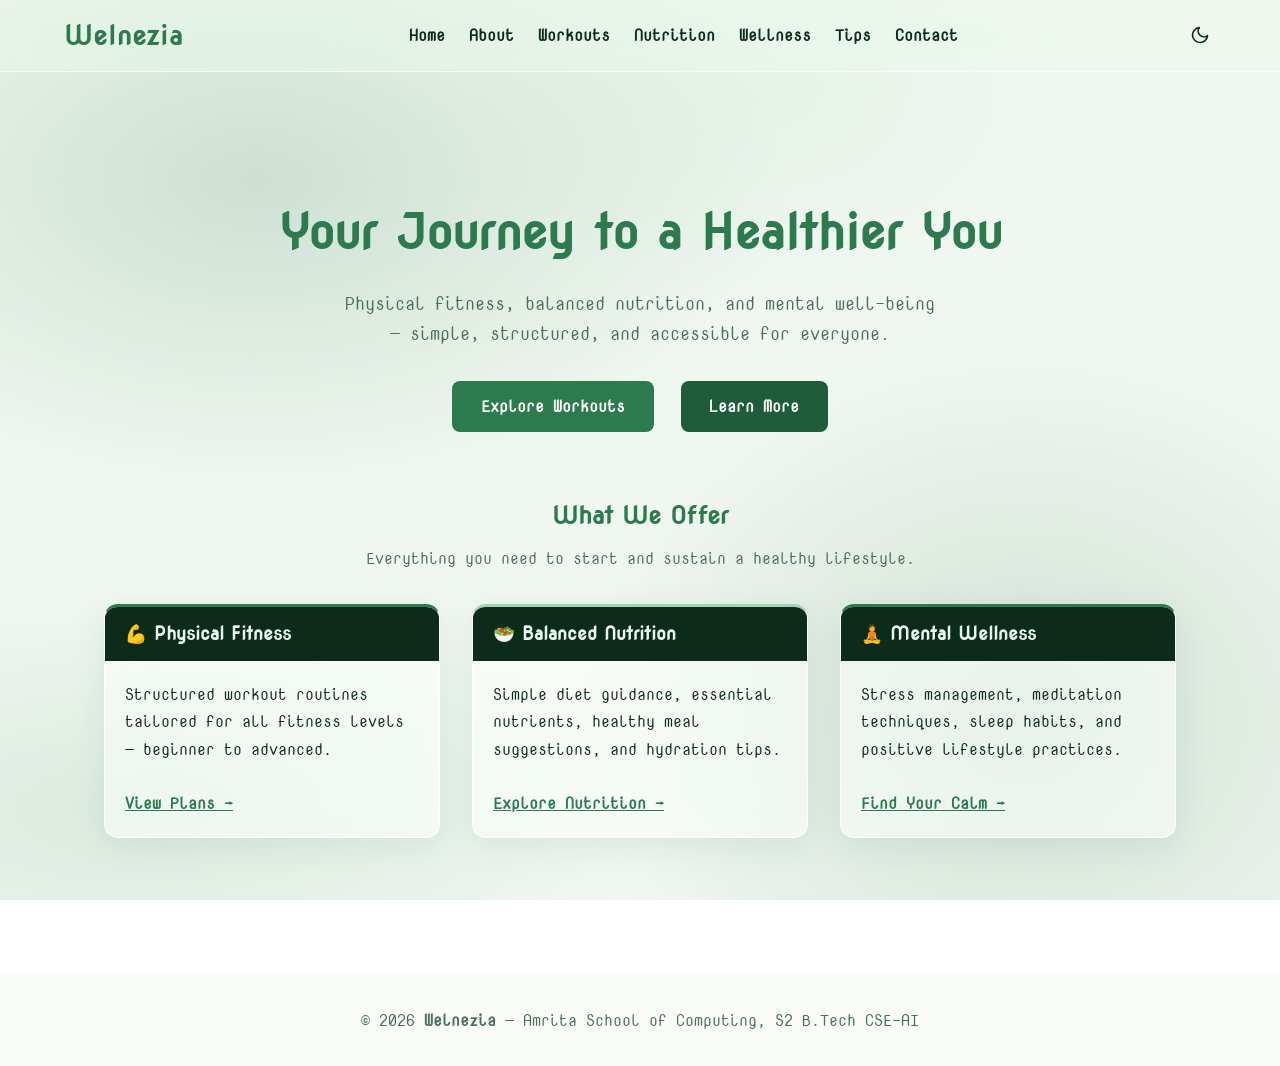
==== index.html @ c623b684 "css completed, wellness and nutrition added" ====
<!DOCTYPE html>
<html lang="en">
<head>
  <meta charset="UTF-8">
  <meta name="viewport" content="width=device-width, initial-scale=1.0">
  <title>Welnezia | Home</title>
  <meta name="description" content="Welnezia – Home. Health, fitness and mental wellness.">
  <meta name="keywords" content="health, fitness, diet, wellness, workout, nutrition">
  <meta property="og:title" content="Welnezia | Home">
  <meta property="og:image" content="https://picsum.photos/seed/welnezia/1200/630">
  <link rel="preconnect" href="https://fonts.googleapis.com">
  <link rel="preconnect" href="https://fonts.gstatic.com" crossorigin>
  <link href="https://fonts.googleapis.com/css2?family=Nova+Mono&family=Nova+Round&display=swap" rel="stylesheet">
  <link rel="stylesheet" href="css/style.css">
  <link rel="icon" href="data:image/svg+xml,<svg xmlns=%22http://www.w3.org/2000/svg%22 viewBox=%220 0 100 100%22><text y=%22.9em%22 font-size=%2290%22>🌿</text></svg>">
</head>
<body>
  <header>
    <a href="index.html" class="logo">Welnezia</a>
    <nav>
      <ul class="nav-links">
        <li><a href="index.html">Home</a></li>
        <li><a href="about.html">About</a></li>
        <li><a href="workouts.html">Workouts</a></li>
        <li><a href="nutrition.html">Nutrition</a></li>
        <li><a href="mental-wellness.html">Wellness</a></li>
        <li><a href="tips.html">Tips</a></li>
        <li><a href="contact.html">Contact</a></li>
      </ul>
    </nav>
    <div class="nav-controls">
      <button id="theme-toggle" aria-label="Toggle theme"></button>
      <button id="hamburger" aria-label="Open menu"></button>
    </div>
  </header>
  <div id="mobile-menu">
    <a href="index.html">Home</a>
    <a href="about.html">About</a>
    <a href="workouts.html">Workouts</a>
    <a href="nutrition.html">Nutrition</a>
    <a href="mental-wellness.html">Wellness</a>
    <a href="tips.html">Tips</a>
    <a href="contact.html">Contact</a>
  </div>
  <main>

    <section class="hero">
      <h1>Your Journey to a Healthier You</h1>
      <p>Physical fitness, balanced nutrition, and mental well-being — simple, structured, and accessible for everyone.</p>
      <a href="workouts.html" class="btn">Explore Workouts</a>
      &nbsp;
      <a href="about.html" class="btn" style="background:var(--green-600)">Learn More</a>
    </section>

    <section>
      <h2 style="text-align:center; margin-bottom:0.5rem;">What We Offer</h2>
      <p style="text-align:center; color:var(--text-muted); margin-bottom:2rem;">Everything you need to start and sustain a healthy lifestyle.</p>
      <div class="grid-container">
        <div class="card">
          <div class="card-heading">💪 Physical Fitness</div>
          <div class="card-body"><p>Structured workout routines tailored for all fitness levels — beginner to advanced.</p><br><a href="workouts.html" style="color:var(--primary); font-weight:700;">View Plans →</a></div>
        </div>
        <div class="card">
          <div class="card-heading">🥗 Balanced Nutrition</div>
          <div class="card-body"><p>Simple diet guidance, essential nutrients, healthy meal suggestions, and hydration tips.</p><br><a href="nutrition.html" style="color:var(--primary); font-weight:700;">Explore Nutrition →</a></div>
        </div>
        <div class="card">
          <div class="card-heading">🧘 Mental Wellness</div>
          <div class="card-body"><p>Stress management, meditation techniques, sleep habits, and positive lifestyle practices.</p><br><a href="mental-wellness.html" style="color:var(--primary); font-weight:700;">Find Your Calm →</a></div>
        </div>
      </div>
    </section>
  </main>
  <footer>
    <p>&copy; 2026 <strong>Welnezia</strong> &mdash; Amrita School of Computing, S2 B.Tech CSE-AI</p>
  </footer>
  <script src="js/script.js"></script>
</body>
</html>
---- css/style.css ----
@import url('https://fonts.googleapis.com/css2?family=Nova+Mono&family=Nova+Round&display=swap');

/* ── Reset ── */
*, *::before, *::after { box-sizing: border-box; margin: 0; padding: 0; }
html { scroll-behavior: smooth; font-size: 16px; }

/* ── CSS Variables ── */
:root {
  /* Forest Green scale */
  --green-50:  #e8f5ee;
  --green-100: #c8e6d4;
  --green-200: #a0d4b4;
  --green-400: #2d7a4f;
  --green-600: #1e5c3a;
  --green-800: #133d27;
  --green-900: #0d2b1a;

  /* Light theme */
  --bg: #f0f7f0;
  --surface: rgba(255,255,255,0.55);
  --primary: var(--green-400);
  --text: #0d2b1a;
  --text-muted: #4a6e57;
  --border: rgba(255,255,255,0.70);
  --card-heading-bg: var(--green-900);
  --card-heading-text: var(--green-50);
  --shadow: 0 8px 32px rgba(45,122,79,0.10);
  --nav-bg: rgba(240,247,240,0.45);
  --nav-border: rgba(255,255,255,0.60);
  --error: #b91c1c;
  --font-display: 'Nova Round', system-ui, sans-serif;
  --font-body: 'Nova Mono', monospace;
}

[data-theme="dark"] {
  --bg: #0a0f0b;
  --surface: rgba(20,35,25,0.60);
  --primary: #4db87a;
  --text: #e8f5ee;
  --text-muted: #8aab8a;
  --border: rgba(255,255,255,0.07);
  --card-heading-bg: var(--green-50);
  --card-heading-text: var(--green-900);
  --shadow: 0 8px 32px rgba(0,0,0,0.50);
  --nav-bg: rgba(10,15,11,0.55);
  --nav-border: rgba(255,255,255,0.08);
  --error: #f87171;
}

/* ── Mesh Gradient Background ── */
body {
  font-family: var(--font-body);
  color: var(--text);
  line-height: 1.7;
  min-height: 100vh;
  transition: color 0.3s;
}

body::before {
  content: '';
  position: fixed;
  inset: 0;
  z-index: -1;
  background:
    radial-gradient(ellipse 60% 50% at 20% 20%, rgba(45,122,79,0.18) 0%, transparent 70%),
    radial-gradient(ellipse 50% 60% at 80% 80%, rgba(30,92,58,0.14) 0%, transparent 70%),
    radial-gradient(ellipse 40% 40% at 60% 10%, rgba(160,212,180,0.12) 0%, transparent 60%),
    radial-gradient(ellipse 70% 40% at 10% 90%, rgba(45,122,79,0.10) 0%, transparent 60%),
    var(--bg);
  transition: background 0.3s;
}

[data-theme="dark"] body::before {
  background:
    radial-gradient(ellipse 50% 40% at 15% 25%, rgba(20,50,30,0.55) 0%, transparent 70%),
    radial-gradient(ellipse 40% 50% at 85% 75%, rgba(13,43,26,0.50) 0%, transparent 70%),
    radial-gradient(ellipse 30% 35% at 55% 5%,  rgba(30,60,40,0.30) 0%, transparent 60%),
    radial-gradient(ellipse 60% 30% at 5% 95%,  rgba(10,25,15,0.40) 0%, transparent 60%),
    var(--bg);
}

/* ── Glassmorphism Navbar ── */
header {
  background: var(--nav-bg);
  backdrop-filter: blur(24px) saturate(180%);
  -webkit-backdrop-filter: blur(24px) saturate(180%);
  border-bottom: 1px solid var(--nav-border);
  padding: 0.85rem 5%;
  display: flex;
  justify-content: space-between;
  align-items: center;
  position: sticky;
  top: 0;
  z-index: 1000;
}

.logo {
  font-family: var(--font-display);
  font-size: 1.6rem;
  font-weight: 700;
  color: var(--primary);
  text-decoration: none;
  letter-spacing: 1px;
}

/* Desktop nav */
.nav-links {
  display: flex;
  list-style: none;
  gap: 1.5rem;
  align-items: center;
}
.nav-links a {
  text-decoration: none;
  color: var(--text);
  font-family: var(--font-body);
  font-weight: 600;
  transition: color 0.2s;
}
.nav-links a:hover, .nav-links a.active { color: var(--primary); }

/* Nav right controls */
.nav-controls {
  display: flex;
  align-items: center;
  gap: 0.5rem;
}

#theme-toggle, #hamburger {
  background: none;
  border: none;
  cursor: pointer;
  color: var(--text);
  display: flex;
  align-items: center;
  justify-content: center;
  padding: 6px;
  border-radius: 6px;
  transition: background 0.2s;
}
#theme-toggle:hover, #hamburger:hover { background: rgba(45,122,79,0.12); }

/* Mobile Menu (Glass Dropdown) */
#mobile-menu {
  display: none;
  position: fixed;
  top: 57px;
  left: 0;
  right: 0;
  background: var(--nav-bg);
  backdrop-filter: blur(24px) saturate(180%);
  -webkit-backdrop-filter: blur(24px) saturate(180%);
  border-bottom: 1px solid var(--nav-border);
  padding: 1rem 5%;
  flex-direction: column;
  gap: 1rem;
  z-index: 1001;
}
#mobile-menu.open { display: flex; }
#mobile-menu a {
  text-decoration: none;
  color: var(--text);
  font-family: var(--font-body);
  font-weight: 600;
  padding: 0.5rem 0;
  border-bottom: 1px solid var(--border);
  transition: color 0.2s;
}
#mobile-menu a:hover { color: var(--primary); }

/* Hide hamburger on desktop */
#hamburger { display: none; }
@media (max-width: 768px) {
  .nav-links { display: none; }
  #hamburger { display: flex; }
}

/* ── Main Layout ── */
main {
  max-width: 1200px;
  margin: 0 auto;
  padding: 2.5rem 5%;
  min-height: 80vh;
}

h1, h2, h3, h4 {
  font-family: var(--font-display);
  color: var(--primary);
  margin-bottom: 0.75rem;
}

/* ── Hero Section ── */
.hero {
  text-align: center;
  padding: 5rem 1rem 4rem;
}
.hero h1 { font-size: 3rem; margin-bottom: 1rem; }
.hero p  { font-size: 1.1rem; color: var(--text-muted); max-width: 600px; margin: 0 auto 2rem; }

/* ── Glass Cards ── */
.card {
  background: var(--surface);
  backdrop-filter: blur(16px) saturate(160%);
  -webkit-backdrop-filter: blur(16px) saturate(160%);
  border: 1px solid var(--border);
  border-radius: 14px;
  box-shadow: var(--shadow);
  overflow: hidden;
  transition: transform 0.3s, box-shadow 0.3s;
}
.card:hover {
  transform: translateY(-6px);
  box-shadow: 0 16px 48px rgba(45,122,79,0.18);
}
.card-heading {
  background: var(--card-heading-bg);
  color: var(--card-heading-text);
  font-family: var(--font-display);
  font-size: 1.1rem;
  font-weight: 700;
  padding: 0.75rem 1.25rem;
}
.card-body { padding: 1.25rem; }

/* ── Grid ── */
.grid-container {
  display: grid;
  grid-template-columns: repeat(auto-fit, minmax(280px, 1fr));
  gap: 2rem;
  margin: 2rem 0;
}

/* ── Buttons ── */
.btn {
  display: inline-block;
  padding: 0.75rem 1.8rem;
  background: var(--primary);
  color: #fff;
  border: none;
  border-radius: 8px;
  cursor: pointer;
  font-family: var(--font-body);
  font-weight: 700;
  text-decoration: none;
  transition: transform 0.2s, filter 0.2s;
}
.btn:hover { transform: translateY(-2px); filter: brightness(1.12); }

/* ── Tables ── */
table { width: 100%; border-collapse: collapse; margin: 2rem 0; }
caption { padding: 0.75rem; font-family: var(--font-display); color: var(--text-muted); }
th, td { padding: 0.85rem 1rem; border: 1px solid rgba(45,122,79,0.2); text-align: left; }
thead th { background: var(--green-400); color: #fff; font-family: var(--font-display); }
tbody tr:nth-child(even) { background: rgba(45,122,79,0.05); }
tfoot td { font-weight: bold; background: rgba(45,122,79,0.08); }

/* ── Forms ── */
form {
  background: var(--surface);
  backdrop-filter: blur(16px);
  -webkit-backdrop-filter: blur(16px);
  border: 1px solid var(--border);
  border-radius: 14px;
  padding: 2rem;
  max-width: 620px;
  margin: 0 auto;
  display: flex;
  flex-direction: column;
  gap: 1rem;
}
fieldset { border: 1px solid rgba(45,122,79,0.25); padding: 1.25rem; border-radius: 8px; }
legend { padding: 0 0.5rem; color: var(--primary); font-family: var(--font-display); }
label { font-weight: 600; display: block; margin-top: 0.5rem; }
input[type="text"],
input[type="email"],
input[type="tel"],
input[type="date"],
input[type="number"],
select, textarea {
  width: 100%;
  padding: 0.7rem 1rem;
  border: 1px solid rgba(45,122,79,0.3);
  border-radius: 6px;
  background: rgba(255,255,255,0.3);
  color: var(--text);
  font-family: var(--font-body);
  margin-top: 0.3rem;
}
[data-theme="dark"] input,
[data-theme="dark"] select,
[data-theme="dark"] textarea { background: rgba(20,50,30,0.4); }
input:focus, textarea:focus, select:focus { outline: 2px solid var(--primary); }
.error-msg { color: var(--error); font-size: 0.82rem; display: none; }

/* ── Details/Summary ── */
details {
  background: var(--surface);
  backdrop-filter: blur(12px);
  border: 1px solid var(--border);
  border-radius: 10px;
  padding: 1rem 1.25rem;
  margin-bottom: 1rem;
}
summary { cursor: pointer; color: var(--primary); font-family: var(--font-display); font-weight: 700; }
details p { margin-top: 0.75rem; color: var(--text-muted); }

/* ── Media ── */
img, video { max-width: 100%; height: auto; border-radius: 10px; }
.media-wrapper { margin: 2rem 0; text-align: center; }
canvas { border-radius: 10px; background: var(--surface); border: 1px solid var(--border); max-width: 100%; }
iframe { border-radius: 10px; }

/* ── Footer ── */
footer {
  text-align: center;
  padding: 2rem;
  background: var(--nav-bg);
  backdrop-filter: blur(24px);
  border-top: 1px solid var(--nav-border);
  font-family: var(--font-body);
  color: var(--text-muted);
  margin-top: 4rem;
}

/* ── Selectors, Pseudo-classes, Pseudo-elements (Requirement) ── */
nav > ul > li > a:not(.active):hover { opacity: 0.8; }
.card:nth-child(odd) { border-top: 3px solid var(--primary); }
.card:nth-child(even) { border-top: 3px solid var(--green-200); }
input[type="checkbox"] + label { cursor: pointer; }
.card::before { content: ''; display: block; }
details summary::after { content: ' ▾'; }
details[open] summary::after { content: ' ▴'; }

/* ── Responsive ── */
@media (max-width: 768px) {
  .hero h1 { font-size: 2rem; }
  main { padding: 1.5rem 4%; }
  .grid-container { grid-template-columns: 1fr; }
}
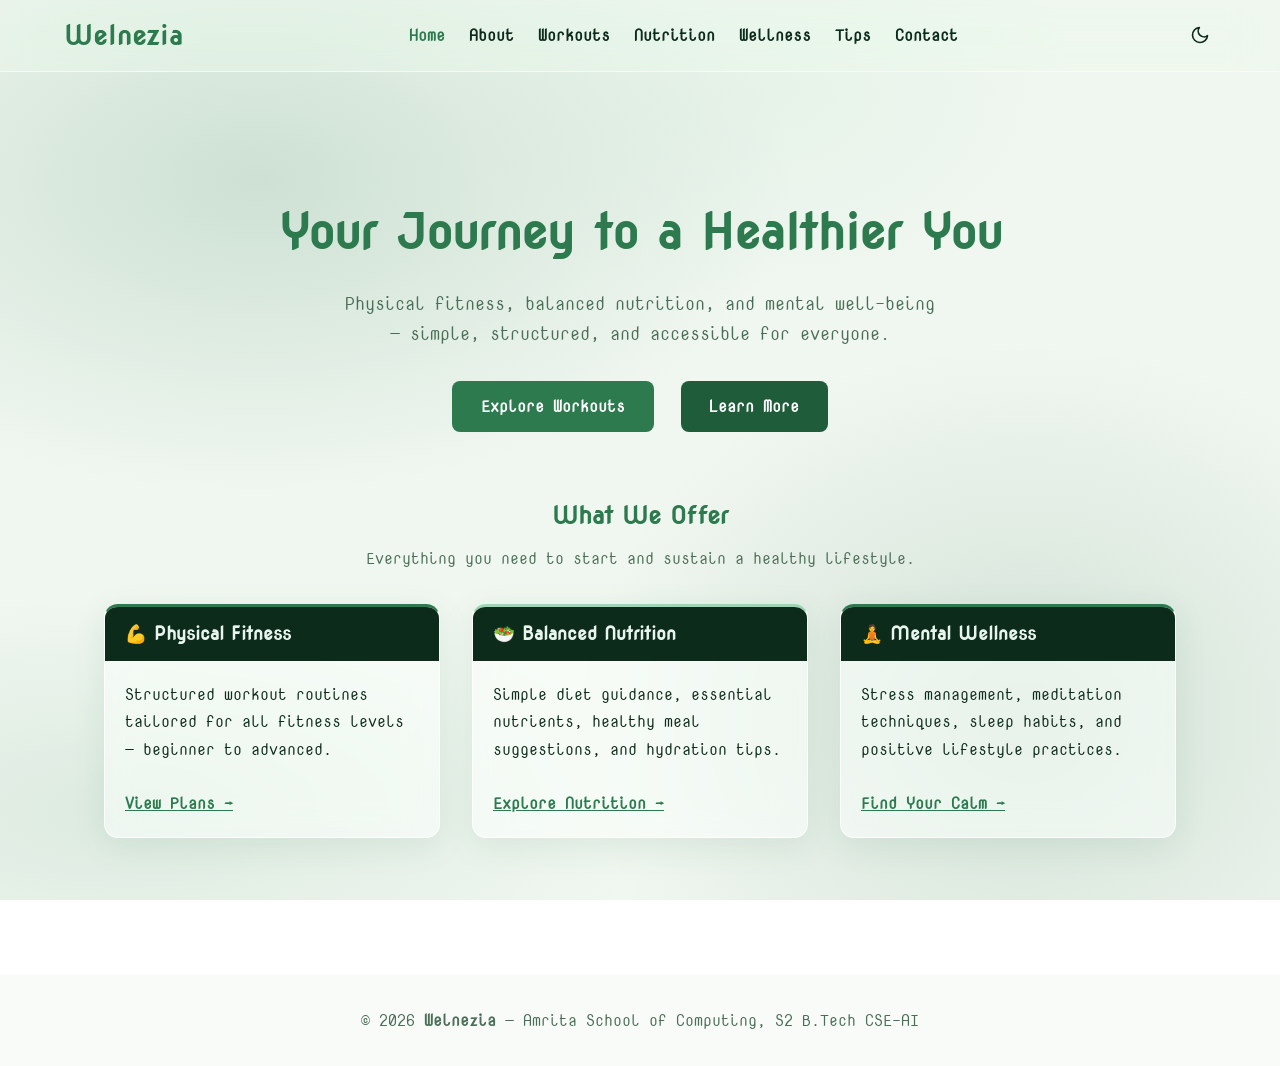
==== commit a43d040b: "." ====
--- a/index.html
+++ b/index.html
@@ -12,19 +12,18 @@
   <link rel="preconnect" href="https://fonts.gstatic.com" crossorigin>
   <link href="https://fonts.googleapis.com/css2?family=Nova+Mono&family=Nova+Round&display=swap" rel="stylesheet">
   <link rel="stylesheet" href="css/style.css">
-  <link rel="icon" href="data:image/svg+xml,<svg xmlns=%22http://www.w3.org/2000/svg%22 viewBox=%220 0 100 100%22><text y=%22.9em%22 font-size=%2290%22>🌿</text></svg>">
 </head>
 <body>
   <header>
     <a href="index.html" class="logo">Welnezia</a>
     <nav>
       <ul class="nav-links">
-        <li><a href="index.html">Home</a></li>
+        <li><a href="index.html" class="active">Home</a></li>
         <li><a href="about.html">About</a></li>
         <li><a href="workouts.html">Workouts</a></li>
         <li><a href="nutrition.html">Nutrition</a></li>
-        <li><a href="mental-wellness.html">Wellness</a></li>
-        <li><a href="tips.html">Tips</a></li>
+        <li><a href="mental.html">Wellness</a></li>
+        <li><a href="blogs.html">Tips</a></li>
         <li><a href="contact.html">Contact</a></li>
       </ul>
     </nav>
@@ -34,12 +33,12 @@
     </div>
   </header>
   <div id="mobile-menu">
-    <a href="index.html">Home</a>
+    <a href="index.html" class="active">Home</a>
     <a href="about.html">About</a>
     <a href="workouts.html">Workouts</a>
     <a href="nutrition.html">Nutrition</a>
-    <a href="mental-wellness.html">Wellness</a>
-    <a href="tips.html">Tips</a>
+    <a href="mental.html">Wellness</a>
+    <a href="blogs.html">Tips</a>
     <a href="contact.html">Contact</a>
   </div>
   <main>
@@ -66,7 +65,7 @@
         </div>
         <div class="card">
           <div class="card-heading">🧘 Mental Wellness</div>
-          <div class="card-body"><p>Stress management, meditation techniques, sleep habits, and positive lifestyle practices.</p><br><a href="mental-wellness.html" style="color:var(--primary); font-weight:700;">Find Your Calm →</a></div>
+          <div class="card-body"><p>Stress management, meditation techniques, sleep habits, and positive lifestyle practices.</p><br><a href="mental.html" style="color:var(--primary); font-weight:700;">Find Your Calm →</a></div>
         </div>
       </div>
     </section>
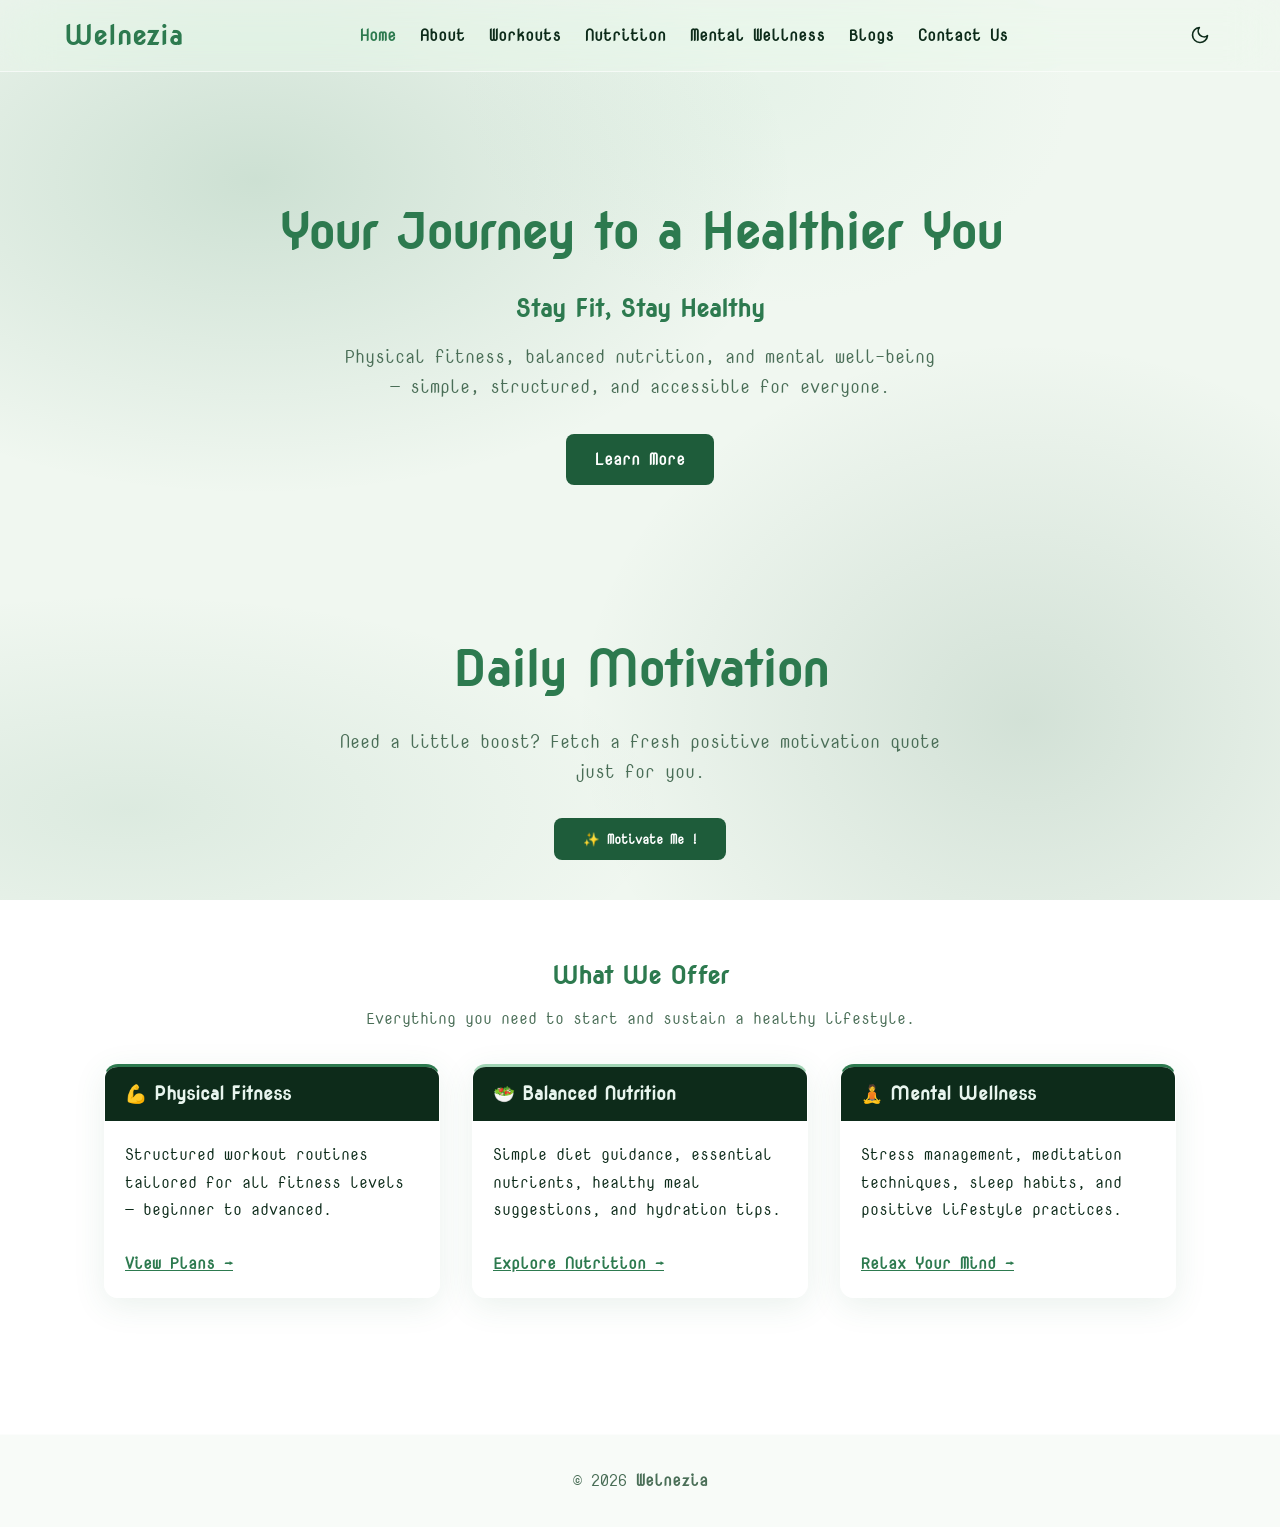
==== commit 09ebaeb3: "navbar and hamburger menu updated" ====
--- a/index.html
+++ b/index.html
@@ -22,9 +22,9 @@
         <li><a href="about.html">About</a></li>
         <li><a href="workouts.html">Workouts</a></li>
         <li><a href="nutrition.html">Nutrition</a></li>
-        <li><a href="mental.html">Wellness</a></li>
-        <li><a href="blogs.html">Tips</a></li>
-        <li><a href="contact.html">Contact</a></li>
+        <li><a href="mental.html">Mental Wellness</a></li>
+        <li><a href="blogs.html">Blogs</a></li>
+        <li><a href="contact.html">Contact Us</a></li>
       </ul>
     </nav>
     <div class="nav-controls">
@@ -37,18 +37,30 @@
     <a href="about.html">About</a>
     <a href="workouts.html">Workouts</a>
     <a href="nutrition.html">Nutrition</a>
-    <a href="mental.html">Wellness</a>
-    <a href="blogs.html">Tips</a>
-    <a href="contact.html">Contact</a>
+    <a href="mental.html">Mental Wellness</a>
+    <a href="blogs.html">Blogs</a>
+    <a href="contact.html">Contact Us</a>
   </div>
   <main>
 
     <section class="hero">
       <h1>Your Journey to a Healthier You</h1>
+      <h2>Stay Fit, Stay Healthy</h2>
       <p>Physical fitness, balanced nutrition, and mental well-being — simple, structured, and accessible for everyone.</p>
-      <a href="workouts.html" class="btn">Explore Workouts</a>
-      &nbsp;
       <a href="about.html" class="btn" style="background:var(--green-600)">Learn More</a>
+    </section>
+
+    <!-- Daily Motivation Widget -->
+    <section class="hero">
+      <div class="motivation-section">
+        <h1>Daily Motivation</h1>
+        <p class="subtitle">Need a little boost? Fetch a fresh positive motivation quote just for you.</p>
+        <button class="btn" id="motivationBtn" style="background:var(--green-600)">✨ Motivate Me !</button>
+        <p id="motivationError"></p>
+        <div id="motivationBox">
+          <h1 id="motivationText"></h1>
+        </div>
+      </div>
     </section>
 
     <section>
@@ -65,14 +77,15 @@
         </div>
         <div class="card">
           <div class="card-heading">🧘 Mental Wellness</div>
-          <div class="card-body"><p>Stress management, meditation techniques, sleep habits, and positive lifestyle practices.</p><br><a href="mental.html" style="color:var(--primary); font-weight:700;">Find Your Calm →</a></div>
+          <div class="card-body"><p>Stress management, meditation techniques, sleep habits, and positive lifestyle practices.</p><br><a href="mental.html" style="color:var(--primary); font-weight:700;">Relax Your Mind →</a></div>
         </div>
       </div>
     </section>
   </main>
   <footer>
-    <p>&copy; 2026 <strong>Welnezia</strong> &mdash; Amrita School of Computing, S2 B.Tech CSE-AI</p>
+    <p>&copy; 2026 <strong>Welnezia</strong></p>
   </footer>
   <script src="js/script.js"></script>
+  <script src="js/api.js"></script>
 </body>
 </html>
--- a/css/style.css
+++ b/css/style.css
@@ -2,11 +2,17 @@
 
 /* ── Reset ── */
 *, *::before, *::after { box-sizing: border-box; margin: 0; padding: 0; }
-html { scroll-behavior: smooth; font-size: 16px; }
+html {
+  scroll-behavior: smooth;
+  font-size: 16px;
+}
+body {
+  overflow-x: clip;
+  max-width: 100%;
+}
 
 /* ── CSS Variables ── */
 :root {
-  /* Forest Green scale */
   --green-50:  #e8f5ee;
   --green-100: #c8e6d4;
   --green-200: #a0d4b4;
@@ -15,36 +21,35 @@
   --green-800: #133d27;
   --green-900: #0d2b1a;
 
-  /* Light theme */
-  --bg: #f0f7f0;
-  --surface: rgba(255,255,255,0.55);
-  --primary: var(--green-400);
-  --text: #0d2b1a;
-  --text-muted: #4a6e57;
-  --border: rgba(255,255,255,0.70);
-  --card-heading-bg: var(--green-900);
+  --bg:                #f0f7f0;
+  --surface:           rgba(255,255,255,0.55);
+  --primary:           var(--green-400);
+  --text:              #0d2b1a;
+  --text-muted:        #4a6e57;
+  --border:            rgba(255,255,255,0.70);
+  --card-heading-bg:   var(--green-900);
   --card-heading-text: var(--green-50);
-  --shadow: 0 8px 32px rgba(45,122,79,0.10);
-  --nav-bg: rgba(240,247,240,0.45);
-  --nav-border: rgba(255,255,255,0.60);
-  --error: #b91c1c;
-  --font-display: 'Nova Round', system-ui, sans-serif;
-  --font-body: 'Nova Mono', monospace;
+  --shadow:            0 8px 32px rgba(45,122,79,0.10);
+  --nav-bg:            rgba(240,247,240,0.45);
+  --nav-border:        rgba(255,255,255,0.60);
+  --error:             #b91c1c;
+  --font-display:      'Nova Round', system-ui, sans-serif;
+  --font-body:         'Nova Mono', monospace;
 }
 
 [data-theme="dark"] {
-  --bg: #0a0f0b;
-  --surface: rgba(20,35,25,0.60);
-  --primary: #4db87a;
-  --text: #e8f5ee;
-  --text-muted: #8aab8a;
-  --border: rgba(255,255,255,0.07);
-  --card-heading-bg: var(--green-50);
+  --bg:                #0a0f0b;
+  --surface:           rgba(20,35,25,0.60);
+  --primary:           #4db87a;
+  --text:              #e8f5ee;
+  --text-muted:        #8aab8a;
+  --border:            rgba(255,255,255,0.07);
+  --card-heading-bg:   var(--green-50);
   --card-heading-text: var(--green-900);
-  --shadow: 0 8px 32px rgba(0,0,0,0.50);
-  --nav-bg: rgba(10,15,11,0.55);
-  --nav-border: rgba(255,255,255,0.08);
-  --error: #f87171;
+  --shadow:            0 8px 32px rgba(0,0,0,0.50);
+  --nav-bg:            rgba(10,15,11,0.55);
+  --nav-border:        rgba(255,255,255,0.08);
+  --error:             #f87171;
 }
 
 /* ── Mesh Gradient Background ── */
@@ -75,7 +80,7 @@
     radial-gradient(ellipse 50% 40% at 15% 25%, rgba(20,50,30,0.55) 0%, transparent 70%),
     radial-gradient(ellipse 40% 50% at 85% 75%, rgba(13,43,26,0.50) 0%, transparent 70%),
     radial-gradient(ellipse 30% 35% at 55% 5%,  rgba(30,60,40,0.30) 0%, transparent 60%),
-    radial-gradient(ellipse 60% 30% at 5% 95%,  rgba(10,25,15,0.40) 0%, transparent 60%),
+    radial-gradient(ellipse 60% 30% at 5%  95%, rgba(10,25,15,0.40) 0%, transparent 60%),
     var(--bg);
 }
 
@@ -92,6 +97,7 @@
   position: sticky;
   top: 0;
   z-index: 1000;
+  width: 100%;
 }
 
 .logo {
@@ -103,13 +109,13 @@
   letter-spacing: 1px;
 }
 
-/* Desktop nav */
 .nav-links {
   display: flex;
   list-style: none;
   gap: 1.5rem;
   align-items: center;
 }
+
 .nav-links a {
   text-decoration: none;
   color: var(--text);
@@ -117,9 +123,10 @@
   font-weight: 600;
   transition: color 0.2s;
 }
-.nav-links a:hover, .nav-links a.active { color: var(--primary); }
-
-/* Nav right controls */
+
+.nav-links a:hover,
+.nav-links a.active { color: var(--primary); }
+
 .nav-controls {
   display: flex;
   align-items: center;
@@ -138,9 +145,10 @@
   border-radius: 6px;
   transition: background 0.2s;
 }
+
 #theme-toggle:hover, #hamburger:hover { background: rgba(45,122,79,0.12); }
 
-/* Mobile Menu (Glass Dropdown) */
+/* ── Mobile Menu ── */
 #mobile-menu {
   display: none;
   position: fixed;
@@ -155,8 +163,11 @@
   flex-direction: column;
   gap: 1rem;
   z-index: 1001;
-}
+  width: 100%;
+}
+
 #mobile-menu.open { display: flex; }
+
 #mobile-menu a {
   text-decoration: none;
   color: var(--text);
@@ -166,13 +177,14 @@
   border-bottom: 1px solid var(--border);
   transition: color 0.2s;
 }
+
 #mobile-menu a:hover { color: var(--primary); }
 
-/* Hide hamburger on desktop */
 #hamburger { display: none; }
+
 @media (max-width: 768px) {
   .nav-links { display: none; }
-  #hamburger { display: flex; }
+  #hamburger  { display: flex; }
 }
 
 /* ── Main Layout ── */
@@ -181,6 +193,7 @@
   margin: 0 auto;
   padding: 2.5rem 5%;
   min-height: 80vh;
+  width: 100%;
 }
 
 h1, h2, h3, h4 {
@@ -194,6 +207,7 @@
   text-align: center;
   padding: 5rem 1rem 4rem;
 }
+
 .hero h1 { font-size: 3rem; margin-bottom: 1rem; }
 .hero p  { font-size: 1.1rem; color: var(--text-muted); max-width: 600px; margin: 0 auto 2rem; }
 
@@ -208,10 +222,12 @@
   overflow: hidden;
   transition: transform 0.3s, box-shadow 0.3s;
 }
+
 .card:hover {
   transform: translateY(-6px);
   box-shadow: 0 16px 48px rgba(45,122,79,0.18);
 }
+
 .card-heading {
   background: var(--card-heading-bg);
   color: var(--card-heading-text);
@@ -220,6 +236,7 @@
   font-weight: 700;
   padding: 0.75rem 1.25rem;
 }
+
 .card-body { padding: 1.25rem; }
 
 /* ── Grid ── */
@@ -244,15 +261,16 @@
   text-decoration: none;
   transition: transform 0.2s, filter 0.2s;
 }
+
 .btn:hover { transform: translateY(-2px); filter: brightness(1.12); }
 
 /* ── Tables ── */
-table { width: 100%; border-collapse: collapse; margin: 2rem 0; }
-caption { padding: 0.75rem; font-family: var(--font-display); color: var(--text-muted); }
-th, td { padding: 0.85rem 1rem; border: 1px solid rgba(45,122,79,0.2); text-align: left; }
-thead th { background: var(--green-400); color: #fff; font-family: var(--font-display); }
+table           { width: 100%; border-collapse: collapse; margin: 2rem 0; }
+caption         { padding: 0.75rem; font-family: var(--font-display); color: var(--text-muted); }
+th, td          { padding: 0.85rem 1rem; border: 1px solid rgba(45,122,79,0.2); text-align: left; }
+thead th        { background: var(--green-400); color: #fff; font-family: var(--font-display); }
 tbody tr:nth-child(even) { background: rgba(45,122,79,0.05); }
-tfoot td { font-weight: bold; background: rgba(45,122,79,0.08); }
+tfoot td        { font-weight: bold; background: rgba(45,122,79,0.08); }
 
 /* ── Forms ── */
 form {
@@ -267,10 +285,13 @@
   display: flex;
   flex-direction: column;
   gap: 1rem;
-}
+  width: 100%;
+}
+
 fieldset { border: 1px solid rgba(45,122,79,0.25); padding: 1.25rem; border-radius: 8px; }
-legend { padding: 0 0.5rem; color: var(--primary); font-family: var(--font-display); }
-label { font-weight: 600; display: block; margin-top: 0.5rem; }
+legend   { padding: 0 0.5rem; color: var(--primary); font-family: var(--font-display); }
+label    { font-weight: 600; display: block; margin-top: 0.5rem; }
+
 input[type="text"],
 input[type="email"],
 input[type="tel"],
@@ -286,9 +307,11 @@
   font-family: var(--font-body);
   margin-top: 0.3rem;
 }
+
 [data-theme="dark"] input,
 [data-theme="dark"] select,
 [data-theme="dark"] textarea { background: rgba(20,50,30,0.4); }
+
 input:focus, textarea:focus, select:focus { outline: 2px solid var(--primary); }
 .error-msg { color: var(--error); font-size: 0.82rem; display: none; }
 
@@ -301,14 +324,15 @@
   padding: 1rem 1.25rem;
   margin-bottom: 1rem;
 }
-summary { cursor: pointer; color: var(--primary); font-family: var(--font-display); font-weight: 700; }
-details p { margin-top: 0.75rem; color: var(--text-muted); }
+
+summary    { cursor: pointer; color: var(--primary); font-family: var(--font-display); font-weight: 700; }
+details p  { margin-top: 0.75rem; color: var(--text-muted); }
 
 /* ── Media ── */
-img, video { max-width: 100%; height: auto; border-radius: 10px; }
-.media-wrapper { margin: 2rem 0; text-align: center; }
-canvas { border-radius: 10px; background: var(--surface); border: 1px solid var(--border); max-width: 100%; }
-iframe { border-radius: 10px; }
+img, video      { max-width: 100%; height: auto; border-radius: 10px; }
+.media-wrapper  { margin: 2rem 0; text-align: center; max-width: 100%; overflow: hidden; }
+canvas          { border-radius: 10px; background: var(--surface); border: 1px solid var(--border); max-width: 100%; }
+iframe          { border-radius: 10px; max-width: 100%; }
 
 /* ── Footer ── */
 footer {
@@ -320,20 +344,27 @@
   font-family: var(--font-body);
   color: var(--text-muted);
   margin-top: 4rem;
-}
-
-/* ── Selectors, Pseudo-classes, Pseudo-elements (Requirement) ── */
-nav > ul > li > a:not(.active):hover { opacity: 0.8; }
-.card:nth-child(odd) { border-top: 3px solid var(--primary); }
-.card:nth-child(even) { border-top: 3px solid var(--green-200); }
-input[type="checkbox"] + label { cursor: pointer; }
-.card::before { content: ''; display: block; }
-details summary::after { content: ' ▾'; }
-details[open] summary::after { content: ' ▴'; }
+  width: 100%;
+}
+
+/* ── Selectors / Pseudo-classes / Pseudo-elements ── */
+nav > ul > li > a:not(.active):hover  { opacity: 0.8; }
+.card:nth-child(odd)                  { border-top: 3px solid var(--primary); }
+.card:nth-child(even)                 { border-top: 3px solid var(--green-200); }
+input[type="checkbox"] + label        { cursor: pointer; }
+.card::before                         { content: ''; display: block; }
+details summary::after                { content: ' ▾'; }
+details[open] summary::after          { content: ' ▴'; }
 
 /* ── Responsive ── */
 @media (max-width: 768px) {
-  .hero h1 { font-size: 2rem; }
-  main { padding: 1.5rem 4%; }
-  .grid-container { grid-template-columns: 1fr; }
-}
+  .hero h1         { font-size: 2rem; }
+  .hero            { padding: 3rem 1rem 2rem; }
+  main             { padding: 1.5rem 4%; }
+  .grid-container  { grid-template-columns: 1fr; }
+  table            { font-size: 0.78rem; display: block; overflow-x: auto; -webkit-overflow-scrolling: touch; }
+  th, td           { padding: 0.5rem 0.6rem; white-space: nowrap; }
+  img, iframe, video { max-width: 100%; }
+  form             { padding: 1.25rem; }
+  .btn             { width: 100%; text-align: center; }
+}
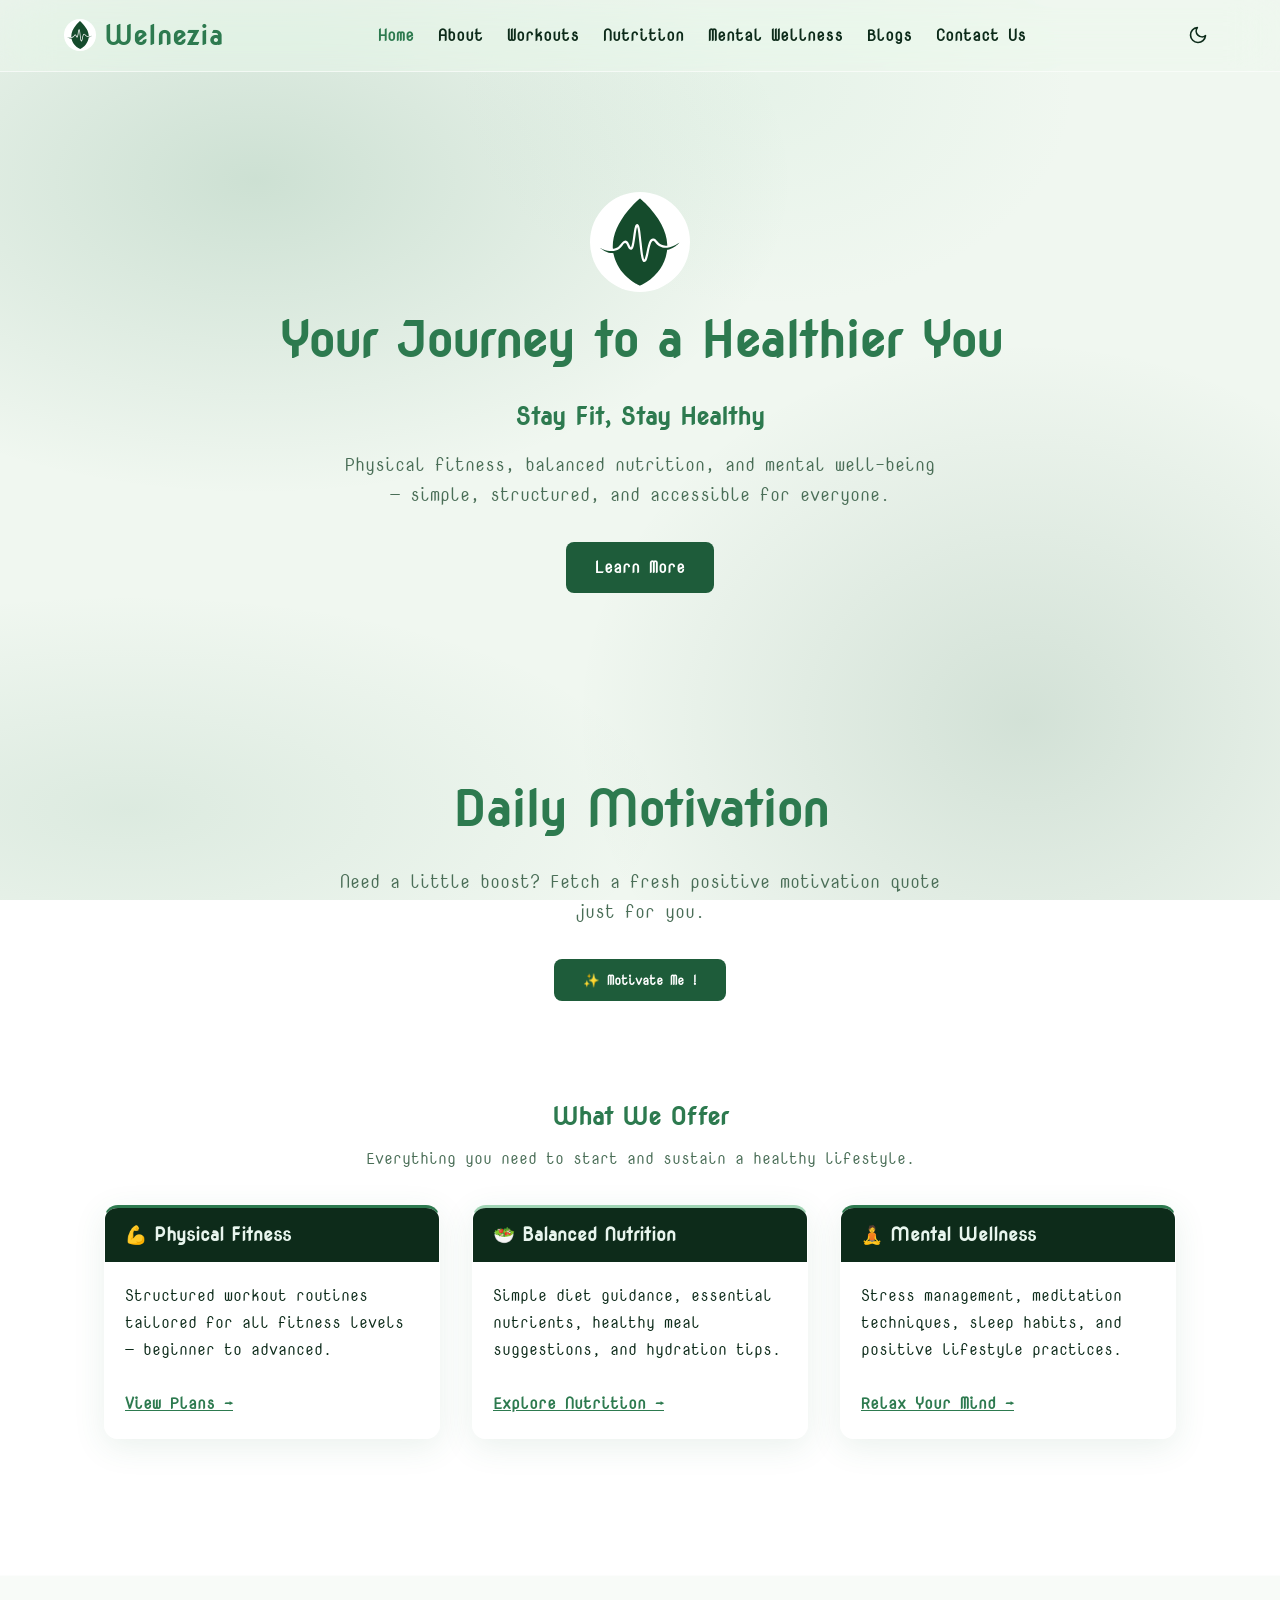
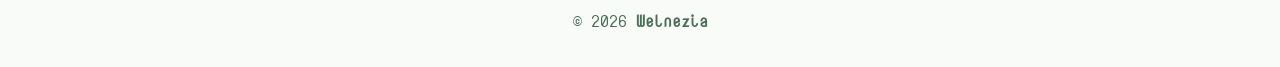
==== commit 47f6c4f3: "logo and favicon added" ====
--- a/index.html
+++ b/index.html
@@ -7,7 +7,7 @@
   <meta name="description" content="Welnezia – Home. Health, fitness and mental wellness.">
   <meta name="keywords" content="health, fitness, diet, wellness, workout, nutrition">
   <meta property="og:title" content="Welnezia | Home">
-  <meta property="og:image" content="https://picsum.photos/seed/welnezia/1200/630">
+  <link rel="icon" href="assets/welnezia.svg" type="image/svg+xml">
   <link rel="preconnect" href="https://fonts.googleapis.com">
   <link rel="preconnect" href="https://fonts.gstatic.com" crossorigin>
   <link href="https://fonts.googleapis.com/css2?family=Nova+Mono&family=Nova+Round&display=swap" rel="stylesheet">
@@ -15,7 +15,10 @@
 </head>
 <body>
   <header>
-    <a href="index.html" class="logo">Welnezia</a>
+    <a href="index.html" class="logo" style="display: flex; align-items: center; gap: 8px;">
+      <img src="assets/welnezia.svg" alt="Welnezia Logo" style="width: 32px; height: 32px; display: block;">
+      Welnezia
+    </a>
     <nav>
       <ul class="nav-links">
         <li><a href="index.html" class="active">Home</a></li>
@@ -44,6 +47,7 @@
   <main>
 
     <section class="hero">
+      <img src="assets/welnezia.svg" alt="Welnezia" style="width: 100px; height: 100px;">
       <h1>Your Journey to a Healthier You</h1>
       <h2>Stay Fit, Stay Healthy</h2>
       <p>Physical fitness, balanced nutrition, and mental well-being — simple, structured, and accessible for everyone.</p>
--- a/css/style.css
+++ b/css/style.css
@@ -1,6 +1,9 @@
 @import url('https://fonts.googleapis.com/css2?family=Nova+Mono&family=Nova+Round&display=swap');
 
-/* ── Reset ── */
+
+/* ════════════════════════════════════════
+   RESET
+════════════════════════════════════════ */
 *, *::before, *::after { box-sizing: border-box; margin: 0; padding: 0; }
 html {
   scroll-behavior: smooth;
@@ -11,7 +14,10 @@
   max-width: 100%;
 }
 
-/* ── CSS Variables ── */
+
+/* ════════════════════════════════════════
+   CSS VARIABLES (Light Theme)
+════════════════════════════════════════ */
 :root {
   --green-50:  #e8f5ee;
   --green-100: #c8e6d4;
@@ -37,6 +43,10 @@
   --font-body:         'Nova Mono', monospace;
 }
 
+
+/* ════════════════════════════════════════
+   CSS VARIABLES (Dark Theme)
+════════════════════════════════════════ */
 [data-theme="dark"] {
   --bg:                #0a0f0b;
   --surface:           rgba(20,35,25,0.60);
@@ -52,7 +62,10 @@
   --error:             #f87171;
 }
 
-/* ── Mesh Gradient Background ── */
+
+/* ════════════════════════════════════════
+   MESH GRADIENT BACKGROUND
+════════════════════════════════════════ */
 body {
   font-family: var(--font-body);
   color: var(--text);
@@ -84,7 +97,10 @@
     var(--bg);
 }
 
-/* ── Glassmorphism Navbar ── */
+
+/* ════════════════════════════════════════
+   GLASSMORPHISM NAVBAR
+════════════════════════════════════════ */
 header {
   background: var(--nav-bg);
   backdrop-filter: blur(24px) saturate(180%);
@@ -107,6 +123,7 @@
   color: var(--primary);
   text-decoration: none;
   letter-spacing: 1px;
+  cursor: pointer;
 }
 
 .nav-links {
@@ -122,6 +139,7 @@
   font-family: var(--font-body);
   font-weight: 600;
   transition: color 0.2s;
+  cursor: pointer;
 }
 
 .nav-links a:hover,
@@ -141,6 +159,8 @@
   display: flex;
   align-items: center;
   justify-content: center;
+  width: 36px;
+  height: 36px;
   padding: 6px;
   border-radius: 6px;
   transition: background 0.2s;
@@ -148,7 +168,10 @@
 
 #theme-toggle:hover, #hamburger:hover { background: rgba(45,122,79,0.12); }
 
-/* ── Mobile Menu ── */
+
+/* ════════════════════════════════════════
+   MOBILE MENU
+════════════════════════════════════════ */
 #mobile-menu {
   display: none;
   position: fixed;
@@ -176,6 +199,7 @@
   padding: 0.5rem 0;
   border-bottom: 1px solid var(--border);
   transition: color 0.2s;
+  cursor: pointer;
 }
 
 #mobile-menu a:hover { color: var(--primary); }
@@ -187,7 +211,10 @@
   #hamburger  { display: flex; }
 }
 
-/* ── Main Layout ── */
+
+/* ════════════════════════════════════════
+   MAIN LAYOUT
+════════════════════════════════════════ */
 main {
   max-width: 1200px;
   margin: 0 auto;
@@ -202,7 +229,10 @@
   margin-bottom: 0.75rem;
 }
 
-/* ── Hero Section ── */
+
+/* ════════════════════════════════════════
+   HERO SECTION
+════════════════════════════════════════ */
 .hero {
   text-align: center;
   padding: 5rem 1rem 4rem;
@@ -211,7 +241,10 @@
 .hero h1 { font-size: 3rem; margin-bottom: 1rem; }
 .hero p  { font-size: 1.1rem; color: var(--text-muted); max-width: 600px; margin: 0 auto 2rem; }
 
-/* ── Glass Cards ── */
+
+/* ════════════════════════════════════════
+   GLASS CARDS
+════════════════════════════════════════ */
 .card {
   background: var(--surface);
   backdrop-filter: blur(16px) saturate(160%);
@@ -239,7 +272,10 @@
 
 .card-body { padding: 1.25rem; }
 
-/* ── Grid ── */
+
+/* ════════════════════════════════════════
+   GRID
+════════════════════════════════════════ */
 .grid-container {
   display: grid;
   grid-template-columns: repeat(auto-fit, minmax(280px, 1fr));
@@ -247,7 +283,10 @@
   margin: 2rem 0;
 }
 
-/* ── Buttons ── */
+
+/* ════════════════════════════════════════
+   BUTTONS
+════════════════════════════════════════ */
 .btn {
   display: inline-block;
   padding: 0.75rem 1.8rem;
@@ -264,7 +303,10 @@
 
 .btn:hover { transform: translateY(-2px); filter: brightness(1.12); }
 
-/* ── Tables ── */
+
+/* ════════════════════════════════════════
+   TABLES
+════════════════════════════════════════ */
 table           { width: 100%; border-collapse: collapse; margin: 2rem 0; }
 caption         { padding: 0.75rem; font-family: var(--font-display); color: var(--text-muted); }
 th, td          { padding: 0.85rem 1rem; border: 1px solid rgba(45,122,79,0.2); text-align: left; }
@@ -272,7 +314,10 @@
 tbody tr:nth-child(even) { background: rgba(45,122,79,0.05); }
 tfoot td        { font-weight: bold; background: rgba(45,122,79,0.08); }
 
-/* ── Forms ── */
+
+/* ════════════════════════════════════════
+   FORMS
+════════════════════════════════════════ */
 form {
   background: var(--surface);
   backdrop-filter: blur(16px);
@@ -290,7 +335,7 @@
 
 fieldset { border: 1px solid rgba(45,122,79,0.25); padding: 1.25rem; border-radius: 8px; }
 legend   { padding: 0 0.5rem; color: var(--primary); font-family: var(--font-display); }
-label    { font-weight: 600; display: block; margin-top: 0.5rem; }
+label    { font-weight: 600; display: block; margin-top: 0.5rem; cursor: pointer; }
 
 input[type="text"],
 input[type="email"],
@@ -308,6 +353,19 @@
   margin-top: 0.3rem;
 }
 
+/* ── Cursor UX cues ── */
+input[type="text"],
+input[type="email"],
+input[type="tel"],
+input[type="date"],
+input[type="number"],
+textarea            { cursor: text; }
+
+select              { cursor: pointer; }
+
+input[type="radio"],
+input[type="checkbox"] { cursor: pointer; }
+
 [data-theme="dark"] input,
 [data-theme="dark"] select,
 [data-theme="dark"] textarea { background: rgba(20,50,30,0.4); }
@@ -315,7 +373,29 @@
 input:focus, textarea:focus, select:focus { outline: 2px solid var(--primary); }
 .error-msg { color: var(--error); font-size: 0.82rem; display: none; }
 
-/* ── Details/Summary ── */
+
+/* ════════════════════════════════════════
+   DAILY MOTIVATION WIDGET
+════════════════════════════════════════ */
+.motivation-section {
+  text-align: center;
+  max-width: 700px;
+  margin: 2rem auto;
+}
+
+#motivationBox {
+  max-width: 600px;
+  margin: 1.5rem auto 0;
+}
+
+#motivationText {
+  color: var(--text-muted);
+}
+
+
+/* ════════════════════════════════════════
+   DETAILS / SUMMARY (FAQ Accordion)
+════════════════════════════════════════ */
 details {
   background: var(--surface);
   backdrop-filter: blur(12px);
@@ -325,16 +405,22 @@
   margin-bottom: 1rem;
 }
 
-summary    { cursor: pointer; color: var(--primary); font-family: var(--font-display); font-weight: 700; }
-details p  { margin-top: 0.75rem; color: var(--text-muted); }
-
-/* ── Media ── */
+summary   { cursor: pointer; color: var(--primary); font-family: var(--font-display); font-weight: 700; }
+details p { margin-top: 0.75rem; color: var(--text-muted); }
+
+
+/* ════════════════════════════════════════
+   MEDIA
+════════════════════════════════════════ */
 img, video      { max-width: 100%; height: auto; border-radius: 10px; }
 .media-wrapper  { margin: 2rem 0; text-align: center; max-width: 100%; overflow: hidden; }
 canvas          { border-radius: 10px; background: var(--surface); border: 1px solid var(--border); max-width: 100%; }
 iframe          { border-radius: 10px; max-width: 100%; }
 
-/* ── Footer ── */
+
+/* ════════════════════════════════════════
+   FOOTER
+════════════════════════════════════════ */
 footer {
   text-align: center;
   padding: 2rem;
@@ -347,16 +433,35 @@
   width: 100%;
 }
 
-/* ── Selectors / Pseudo-classes / Pseudo-elements ── */
-nav > ul > li > a:not(.active):hover  { opacity: 0.8; }
-.card:nth-child(odd)                  { border-top: 3px solid var(--primary); }
-.card:nth-child(even)                 { border-top: 3px solid var(--green-200); }
-input[type="checkbox"] + label        { cursor: pointer; }
-.card::before                         { content: ''; display: block; }
-details summary::after                { content: ' ▾'; }
-details[open] summary::after          { content: ' ▴'; }
-
-/* ── Responsive ── */
+
+/* ════════════════════════════════════════
+   SELECTORS, PSEUDO-CLASSES & PSEUDO-ELEMENTS
+════════════════════════════════════════ */
+
+/* Adjacent sibling — nav active underline indicator */
+.nav-links a.active + a { opacity: 1; }
+
+/* Descendant + :not() pseudo-class */
+nav > ul > li > a:not(.active):hover { opacity: 0.8; }
+
+/* nth-child on cards — alternating accent border */
+.card:nth-child(odd)  { border-top: 3px solid var(--primary); }
+.card:nth-child(even) { border-top: 3px solid var(--green-200); }
+
+/* Attribute selector on checkbox label */
+input[type="checkbox"] + label { cursor: pointer; }
+
+/* ::before pseudo-element — decorative card top line */
+.card::before { content: ''; display: block; }
+
+/* ::after pseudo-elements — FAQ arrow indicators */
+details summary::after       { content: ' ▾'; }
+details[open] summary::after { content: ' ▴'; }
+
+
+/* ════════════════════════════════════════
+   RESPONSIVE
+════════════════════════════════════════ */
 @media (max-width: 768px) {
   .hero h1         { font-size: 2rem; }
   .hero            { padding: 3rem 1rem 2rem; }
